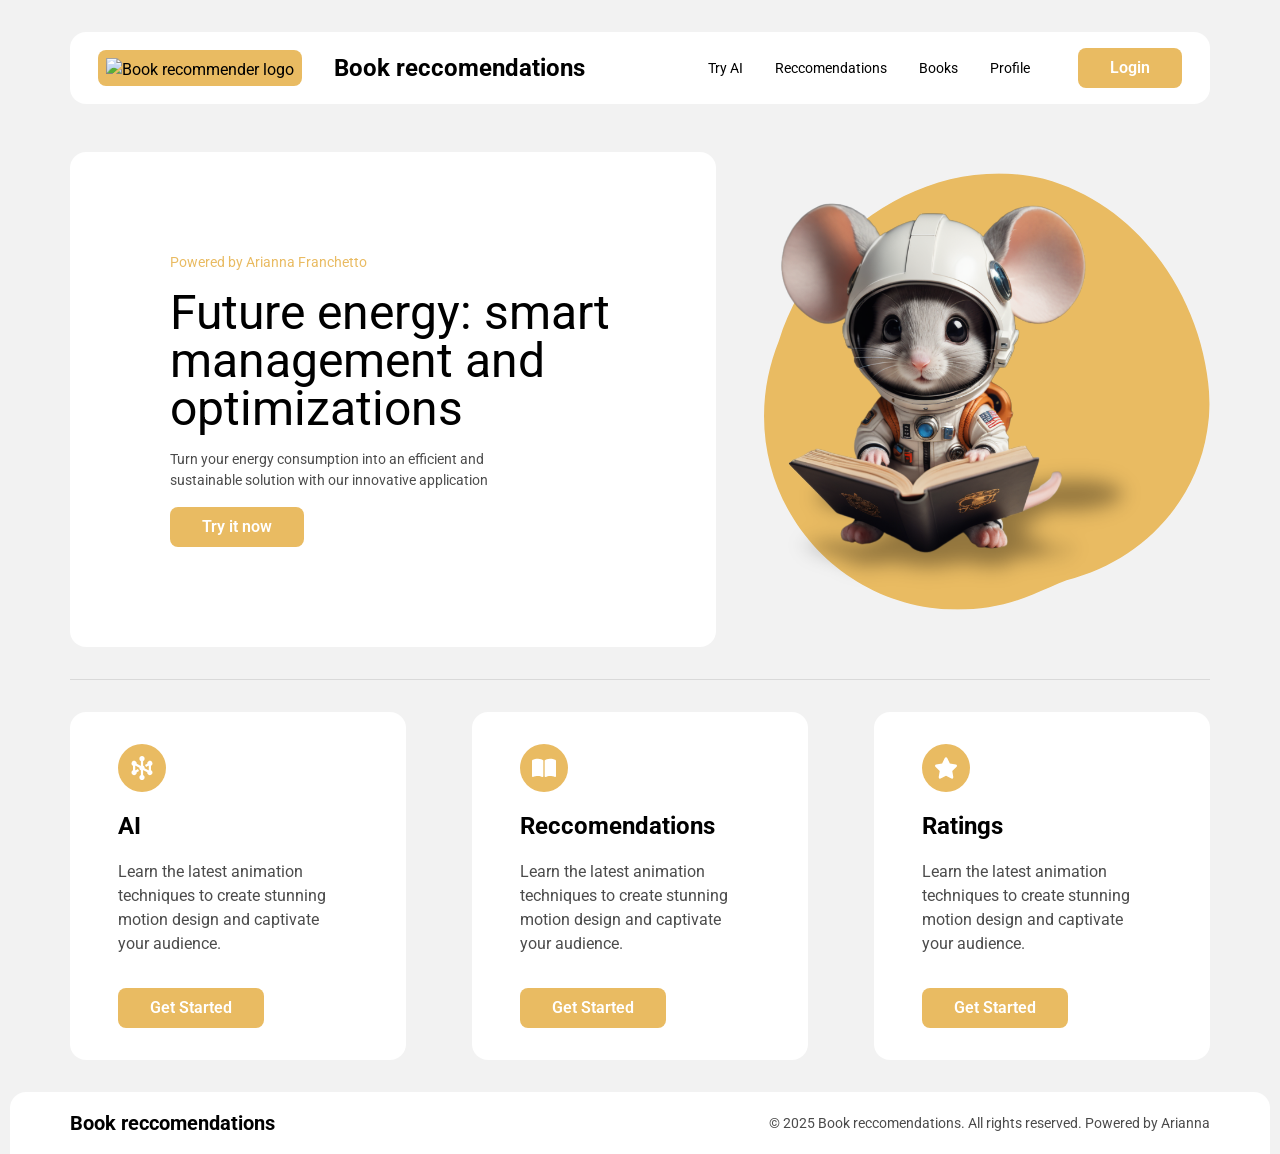
==== index.html @ 2cbd6b59 "first commit" ====
<!doctype html>
<html lang="en">
  <head>
    <meta charset="UTF-8" />
    <meta name="viewport" content="width=device-width, initial-scale=1.0" />
    <title>Books landing page</title>
    <link rel="stylesheet" href="reset.css" />
    <link rel="stylesheet" href="landingPageStyle.css" />
  </head>

  <body class="landingPageBody">
    <header class="landingPageHeader">
      <nav class="homepageNav">
        <div class="navLeft">
          <a asp-controller="Home" asp-action="Homepage">
            <img
              src="/Images/logoplaceholder.svg"
              alt="Book recommender logo"
              class="leftLogo"
            />
          </a>
          <a
            class="leftTitle"
            asp-area=""
            asp-controller="Home"
            asp-action="Homepage"
            >Book reccomendations</a
          >
        </div>
        <div class="navRight">
          <ul class="rightList">
            <li>
              <a class="" asp-area="" asp-controller="" asp-action="">Try AI</a>
            </li>
            <li>
              <a class="" asp-area="" asp-controller="" asp-action=""
                >Reccomendations</a
              >
            </li>
            <li>
              <a class="" asp-area="" asp-controller="" asp-action="">Books</a>
            </li>
            <li>
              <a
                class=""
                asp-area=""
                asp-controller="Account"
                asp-action="Profile"
                >Profile</a
              >
            </li>
          </ul>
          <!-- TODO: Implementare la condizione per cui viene mostrato o il login o il logout -->
          <a class="loginButton" asp-area="" asp-controller="" asp-action=""
            >Login</a
          >
          <!-- <a class="logoutButton" asp-area="" asp-controller="" asp-action=""
            >Logout</a
          > -->
        </div>
      </nav>
      <div class="homepageIntro">
        <div class="introLeft">
          <p class="leftSubtitle">Powered by Arianna Franchetto</p>
          <div class="leftTop">
            <p class="topTitle">
              Future energy: smart management and optimizations
            </p>
            <p class="topParagraph">
              Turn your energy consumption into an efficient and sustainable
              solution with our innovative application
            </p>
          </div>
          <button class="leftButton">Try it now</button>
        </div>
        <div class="introRight">
          <img src="/Images/topo.svg" alt="Alternate Text" />
        </div>
      </div>
    </header>
    <div class="landingPageDivisor"></div>
    <section class="featuresSection">
      <div class="AISection">
        <div class="sectionTop">
          <div class="aiIcon">
            <img src="/Images/ai.svg" alt="ai icon" />
          </div>
          <div class="topText">
            <p class="textTitle">AI</p>
            <p class="textParagraph">
              Learn the latest animation techniques to create stunning motion
              design and captivate your audience.
            </p>
          </div>
        </div>
        <button class="sectionButton">Get Started</button>
      </div>
      <div class="reccomendationsSection">
        <div class="sectionTop">
          <div class="reccomendationsIcon">
            <img src="/Images/reccomendations.svg" alt="ai icon" />
          </div>
          <div class="topText">
            <p class="textTitle">Reccomendations</p>
            <p class="textParagraph">
              Learn the latest animation techniques to create stunning motion
              design and captivate your audience.
            </p>
          </div>
        </div>
        <button class="sectionButton">Get Started</button>
      </div>
      <div class="ratingsSection">
        <div class="sectionTop">
          <div class="ratingsIcon">
            <img src="/Images/ratings.svg" alt="ai icon" />
          </div>
          <div class="topText">
            <p class="textTitle">Ratings</p>
            <p class="textParagraph">
              Learn the latest animation techniques to create stunning motion
              design and captivate your audience.
            </p>
          </div>
        </div>
        <button class="sectionButton">Get Started</button>
      </div>
    </section>

    <footer class="landingPageFooter">
      <a class="footerTitle" asp-area="" asp-controller="" asp-action=""
        >Book reccomendations</a
      >
      <p class="footerParagraph">
        © 2025 Book reccomendations. All rights reserved. Powered by Arianna
      </p>
    </footer>
  </body>
</html>
---- landingPageStyle.css ----
@import url("https://fonts.googleapis.com/css2?family=Roboto:ital,wght@0,100..900;1,100..900&display=swap");

.landingPageBody {
  --primary-color: #e9bb62;
  background-color: #f2f2f2;
  font-family: "Roboto", serif;
  min-height: 100vh;
  display: flex;
  flex-direction: column;
  justify-content: space-between;
  max-width: 1260px;
  margin-inline: auto;
}

.landingPageHeader {
  padding: 2rem 3.75rem;
  display: grid;
  row-gap: 3rem;
}

/* Nav Bar */
.homepageNav {
  background-color: white;
  display: flex;
  justify-content: space-between;
  align-items: center;
  padding: 14px 28px;
  height: 4.5rem;
  border-radius: 1rem;
}

.navLeft {
  display: flex;
  align-items: center;
  gap: 2rem;
}

.leftLogo {
  padding: 0.5rem;
  height: 2.25rem;
  background-color: var(--primary-color);
  border-radius: 0.5rem;
}

.leftTitle,
.footerTitle {
  font-weight: bold;
  text-decoration: none;
  color: unset;
  font-size: 1.5rem;
}

.navRight {
  display: flex;
  gap: 3rem;
  align-items: center;
  list-style: none;
  margin: unset;
  max-height: fit-content;
}

.rightList {
  display: flex;
  gap: 2rem;
  align-items: center;
}

li a {
  text-decoration: none;
  color: unset;
  font-size: 0.875rem;
}

li {
  position: relative;
  overflow: hidden;
}

li::before {
  content: "";
  position: absolute;
  bottom: 0;
  left: 0;
  width: 0;
  height: 2px;
  background-color: var(--primary-color);
  transition: width 0.3s ease-in-out;
}

li:hover::before {
  width: 100%;
}

li:hover :not(.loginButton) {
  cursor: pointer;
}

.loginButton,
.logoutButton,
.leftButton,
.sectionButton {
  padding: 0.5rem 2rem;
  background-color: var(--primary-color);
  color: white;
  font-weight: 600;
  border-radius: 0.5rem;
  cursor: pointer;
  border: unset;
  max-width: fit-content;
  transition: all 0.25s ease-in-out;
}

.loginButton:hover,
.logoutButton:hover,
.leftButton:hover,
.sectionButton:hover {
  filter: brightness(0.975);
  transform: scale(1.05);
}

/* Intro Section */
.homepageIntro {
  display: flex;
  gap: 3rem;
}

.introLeft {
  flex: 3;
  background-color: white;
  border-radius: 1rem;
  padding: 6.25rem;
  display: grid;
  row-gap: 1rem;
}

.introRight {
  flex: 3;
  background-color: transparent;
  border-radius: 1rem;
}

.leftSubtitle {
  color: var(--primary-color);
  font-size: 0.875rem;
}

.leftTop {
  display: grid;
  row-gap: 1rem;
}

.topTitle {
  font-size: 3rem;
  font-weight: 400;
  line-height: 3rem;
}

.topParagraph {
  font-size: 0.875rem;
  padding-inline-end: 5rem;
  opacity: 70%;
}

/* Divisor */
.landingPageDivisor {
  border-top: 1px solid black;
  padding-bottom: 2rem;
  margin-inline: 3.75rem;
  opacity: 10%;
}

/* Features Section */
.featuresSection {
  display: flex;
  justify-content: space-between;
  padding-inline: 3.75rem;
}

.AISection,
.reccomendationsSection,
.ratingsSection {
  border-radius: 1rem;
  padding-block: 2rem;
  padding-inline: 3rem;
  background-color: white;
  display: grid;
  row-gap: 2rem;
}

.sectionTop {
  display: grid;
  row-gap: 1rem;
}

.aiIcon,
.reccomendationsIcon,
.ratingsIcon {
  background-color: var(--primary-color);
  padding: 0.75rem;
  max-width: fit-content;
  border-radius: 100%;
  display: flex;
  align-items: center;
}

.aiIcon img,
.reccomendationsIcon img,
.ratingsIcon img {
  --img-size: 1.5rem;
  height: var(--img-size);
  width: var(--img-size);
}

.topText {
  display: grid;
  row-gap: 1rem;
}

.textTitle {
  font-size: 1.5rem;
  font-weight: bold;
}

.textParagraph {
  font-size: 1rem;
  opacity: 70%;
  max-width: 15rem;
}

/* Footer Section */
.landingPageFooter {
  background-color: white;
  padding-block: 1rem;
  padding-inline: 3.75rem;
  display: flex;
  justify-content: space-between;
  align-items: center;
  border-top-left-radius: 1rem;
  border-top-right-radius: 1rem;
  margin-top: 2rem;
}

.footerTitle {
  font-size: 1.25rem;
}

.footerParagraph {
  opacity: 70%;
  font-size: 0.875rem;
}
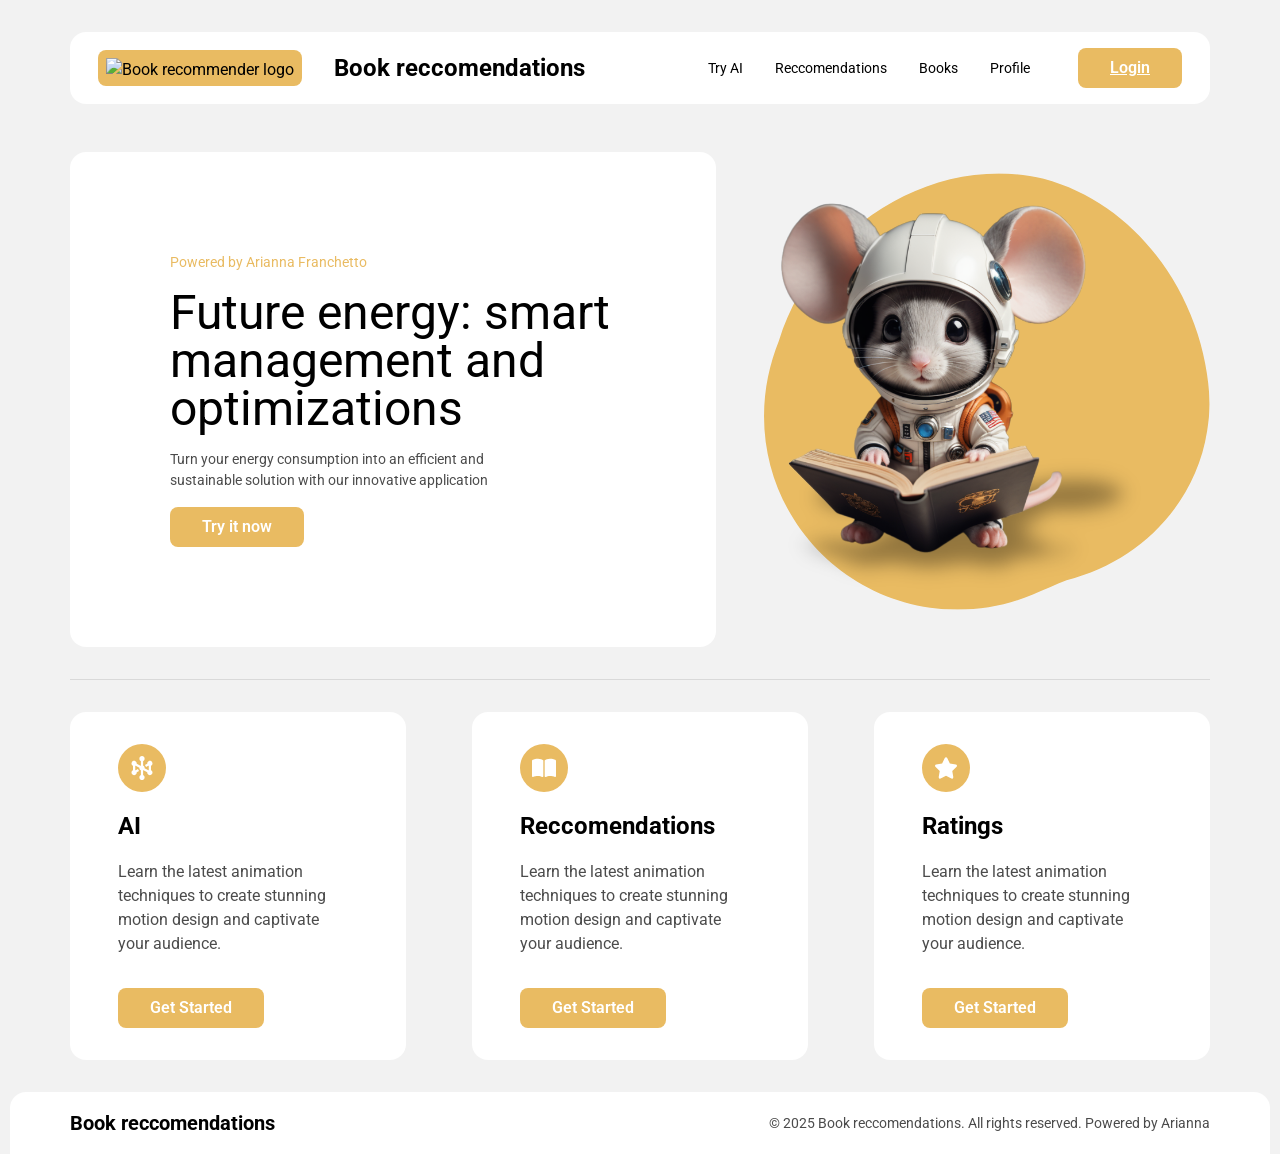
==== commit d309358c: "fixed links" ====
--- a/index.html
+++ b/index.html
@@ -5,11 +5,12 @@
     <meta name="viewport" content="width=device-width, initial-scale=1.0" />
     <title>Books landing page</title>
     <link rel="stylesheet" href="reset.css" />
+    <link rel="stylesheet" href="layout.css" />
     <link rel="stylesheet" href="landingPageStyle.css" />
   </head>
 
-  <body class="landingPageBody">
-    <header class="landingPageHeader">
+  <body class="layoutBody">
+    <header class="layoutHeader">
       <nav class="homepageNav">
         <div class="navLeft">
           <a asp-controller="Home" asp-action="Homepage">
@@ -51,7 +52,12 @@
             </li>
           </ul>
           <!-- TODO: Implementare la condizione per cui viene mostrato o il login o il logout -->
-          <a class="loginButton" asp-area="" asp-controller="" asp-action=""
+          <a
+            class="loginButton"
+            asp-area=""
+            asp-controller=""
+            asp-action=""
+            href="register.html"
             >Login</a
           >
           <!-- <a class="logoutButton" asp-area="" asp-controller="" asp-action=""
@@ -127,7 +133,7 @@
       </div>
     </section>
 
-    <footer class="landingPageFooter">
+    <footer class="layoutFooter">
       <a class="footerTitle" asp-area="" asp-controller="" asp-action=""
         >Book reccomendations</a
       >
--- a/layout.css
+++ b/layout.css
@@ -0,0 +1,140 @@
+@import url("https://fonts.googleapis.com/css2?family=Roboto:ital,wght@0,100..900;1,100..900&display=swap");
+
+.layoutBody {
+  background-color: #f2f2f2;
+  font-family: "Roboto", serif;
+  min-height: 100vh;
+  display: flex;
+  flex-direction: column;
+  justify-content: space-between;
+  max-width: 1260px;
+  margin-inline: auto;
+}
+
+.layoutHeader {
+  padding: 2rem 3.75rem;
+  display: grid;
+  row-gap: 3rem;
+}
+
+/* Nav Bar */
+.homepageNav {
+  background-color: white;
+  display: flex;
+  justify-content: space-between;
+  align-items: center;
+  padding: 14px 28px;
+  height: 4.5rem;
+  border-radius: 1rem;
+}
+
+.navLeft {
+  display: flex;
+  align-items: center;
+  gap: 2rem;
+}
+
+.leftLogo {
+  padding: 0.5rem;
+  height: 2.25rem;
+  background-color: var(--primary-color);
+  border-radius: 0.5rem;
+}
+
+.leftTitle,
+.footerTitle {
+  font-weight: bold;
+  text-decoration: none;
+  color: unset;
+  font-size: 1.5rem;
+}
+
+.navRight {
+  display: flex;
+  gap: 3rem;
+  align-items: center;
+  list-style: none;
+  margin: unset;
+  max-height: fit-content;
+}
+
+.rightList {
+  display: flex;
+  gap: 2rem;
+  align-items: center;
+}
+
+li a {
+  text-decoration: none;
+  color: unset;
+  font-size: 0.875rem;
+}
+
+li {
+  position: relative;
+  overflow: hidden;
+}
+
+li::before {
+  content: "";
+  position: absolute;
+  bottom: 0;
+  left: 0;
+  width: 0;
+  height: 2px;
+  background-color: var(--primary-color);
+  transition: width 0.3s ease-in-out;
+}
+
+li:hover::before {
+  width: 100%;
+}
+
+li:hover :not(.loginButton) {
+  cursor: pointer;
+}
+
+.loginButton,
+.logoutButton,
+.leftButton,
+.sectionButton {
+  padding: 0.5rem 2rem;
+  background-color: var(--primary-color);
+  color: white;
+  font-weight: 600;
+  border-radius: 0.5rem;
+  cursor: pointer;
+  border: unset;
+  max-width: fit-content;
+  transition: all 0.25s ease-in-out;
+}
+
+.loginButton:hover,
+.logoutButton:hover,
+.leftButton:hover,
+.sectionButton:hover {
+  filter: brightness(0.975);
+  transform: scale(1.05);
+}
+
+/* Footer Section */
+.layoutFooter {
+  background-color: white;
+  padding-block: 1rem;
+  padding-inline: 3.75rem;
+  display: flex;
+  justify-content: space-between;
+  align-items: center;
+  border-top-left-radius: 1rem;
+  border-top-right-radius: 1rem;
+  margin-top: 2rem;
+}
+
+.footerTitle {
+  font-size: 1.25rem;
+}
+
+.footerParagraph {
+  opacity: 70%;
+  font-size: 0.875rem;
+}
--- a/landingPageStyle.css
+++ b/landingPageStyle.css
@@ -1,123 +1,3 @@
-@import url("https://fonts.googleapis.com/css2?family=Roboto:ital,wght@0,100..900;1,100..900&display=swap");
-
-.landingPageBody {
-  --primary-color: #e9bb62;
-  background-color: #f2f2f2;
-  font-family: "Roboto", serif;
-  min-height: 100vh;
-  display: flex;
-  flex-direction: column;
-  justify-content: space-between;
-  max-width: 1260px;
-  margin-inline: auto;
-}
-
-.landingPageHeader {
-  padding: 2rem 3.75rem;
-  display: grid;
-  row-gap: 3rem;
-}
-
-/* Nav Bar */
-.homepageNav {
-  background-color: white;
-  display: flex;
-  justify-content: space-between;
-  align-items: center;
-  padding: 14px 28px;
-  height: 4.5rem;
-  border-radius: 1rem;
-}
-
-.navLeft {
-  display: flex;
-  align-items: center;
-  gap: 2rem;
-}
-
-.leftLogo {
-  padding: 0.5rem;
-  height: 2.25rem;
-  background-color: var(--primary-color);
-  border-radius: 0.5rem;
-}
-
-.leftTitle,
-.footerTitle {
-  font-weight: bold;
-  text-decoration: none;
-  color: unset;
-  font-size: 1.5rem;
-}
-
-.navRight {
-  display: flex;
-  gap: 3rem;
-  align-items: center;
-  list-style: none;
-  margin: unset;
-  max-height: fit-content;
-}
-
-.rightList {
-  display: flex;
-  gap: 2rem;
-  align-items: center;
-}
-
-li a {
-  text-decoration: none;
-  color: unset;
-  font-size: 0.875rem;
-}
-
-li {
-  position: relative;
-  overflow: hidden;
-}
-
-li::before {
-  content: "";
-  position: absolute;
-  bottom: 0;
-  left: 0;
-  width: 0;
-  height: 2px;
-  background-color: var(--primary-color);
-  transition: width 0.3s ease-in-out;
-}
-
-li:hover::before {
-  width: 100%;
-}
-
-li:hover :not(.loginButton) {
-  cursor: pointer;
-}
-
-.loginButton,
-.logoutButton,
-.leftButton,
-.sectionButton {
-  padding: 0.5rem 2rem;
-  background-color: var(--primary-color);
-  color: white;
-  font-weight: 600;
-  border-radius: 0.5rem;
-  cursor: pointer;
-  border: unset;
-  max-width: fit-content;
-  transition: all 0.25s ease-in-out;
-}
-
-.loginButton:hover,
-.logoutButton:hover,
-.leftButton:hover,
-.sectionButton:hover {
-  filter: brightness(0.975);
-  transform: scale(1.05);
-}
-
 /* Intro Section */
 .homepageIntro {
   display: flex;
@@ -226,25 +106,3 @@
   opacity: 70%;
   max-width: 15rem;
 }
-
-/* Footer Section */
-.landingPageFooter {
-  background-color: white;
-  padding-block: 1rem;
-  padding-inline: 3.75rem;
-  display: flex;
-  justify-content: space-between;
-  align-items: center;
-  border-top-left-radius: 1rem;
-  border-top-right-radius: 1rem;
-  margin-top: 2rem;
-}
-
-.footerTitle {
-  font-size: 1.25rem;
-}
-
-.footerParagraph {
-  opacity: 70%;
-  font-size: 0.875rem;
-}
